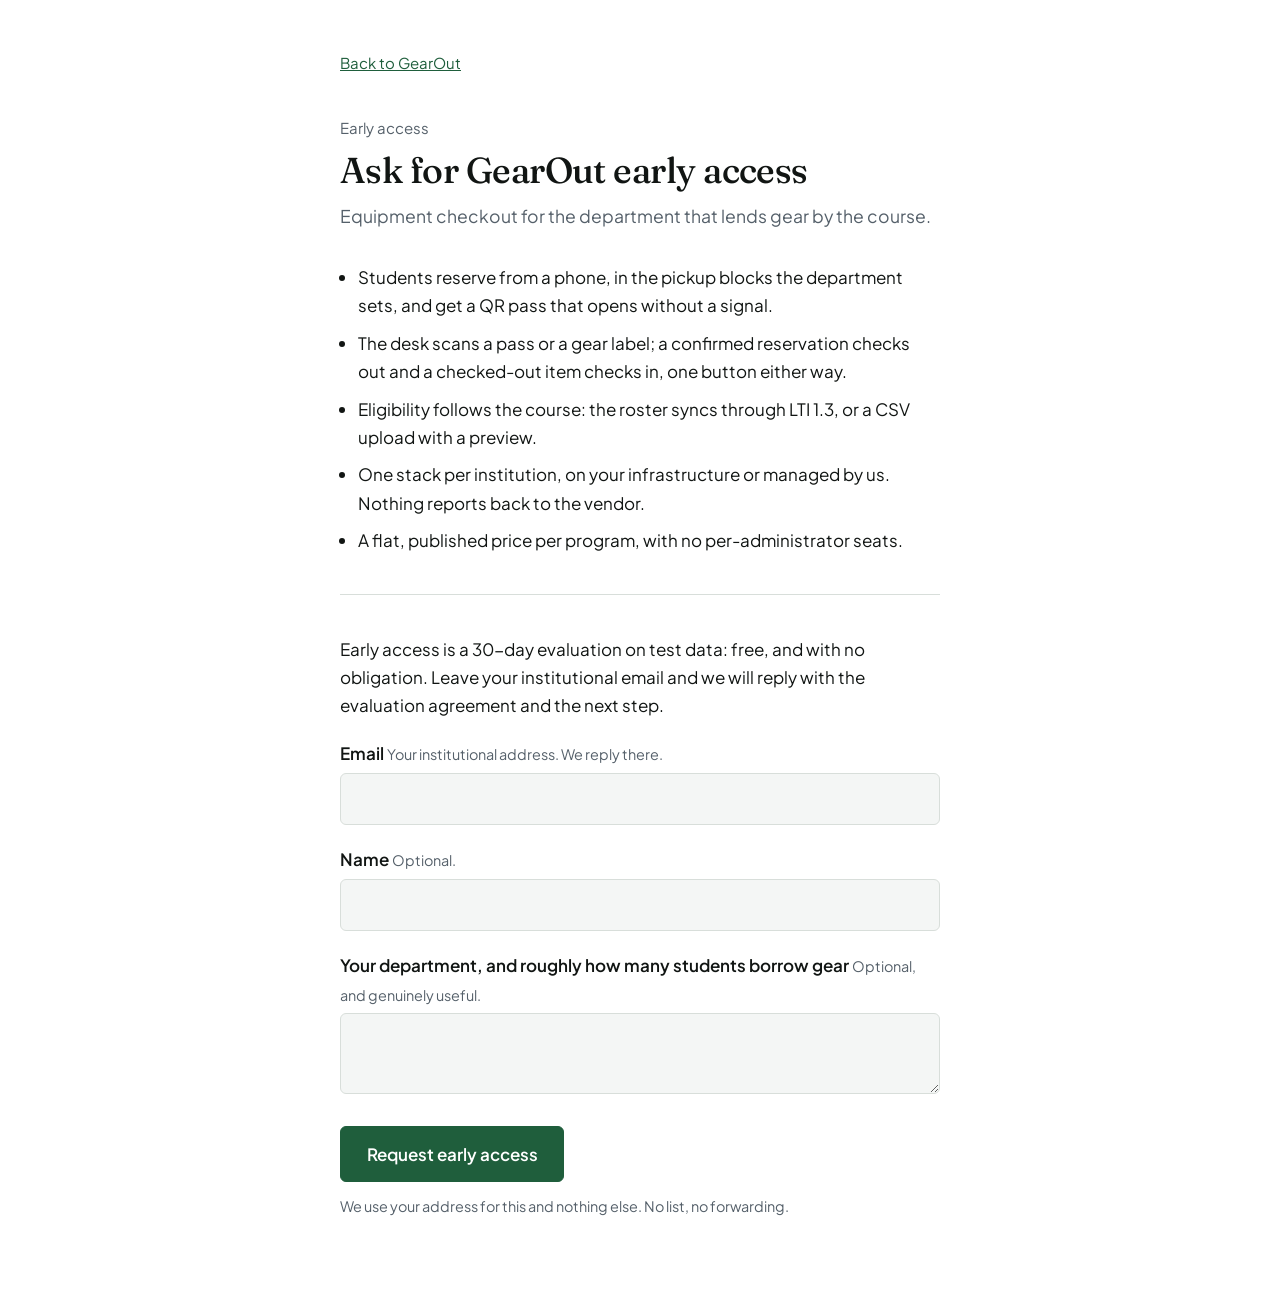
==== beta/index.html @ bfd1026e "Build the GearOut site on the house pattern Four pages: the product page (what it is, who it is for," ====
<!doctype html>
<html lang="en">
<head>
<meta charset="utf-8">
<meta name="viewport" content="width=device-width, initial-scale=1">
<!-- Linked from the product page. noindex keeps search traffic on the product page, not the form. -->
<meta name="robots" content="noindex, nofollow">
<title>GearOut early access</title>
<link rel="icon" type="image/svg+xml" href="/img/logo.svg">
<link rel="preconnect" href="https://fonts.googleapis.com">
<link rel="preconnect" href="https://fonts.gstatic.com" crossorigin>
<link href="https://fonts.googleapis.com/css2?family=Plus+Jakarta+Sans:wght@400;600;700&family=Fraunces:opsz,wght@9..144,500&display=swap" rel="stylesheet">
<style>
  :root {
    color-scheme: light dark;
    --accent: #1F5E3C; --btn-fg: #FFFFFF;
    --text: #111513; --muted: #55606A; --bg: #FFFFFF;
    --surface: #F4F6F5; --border: #D8DEDA;
    --font: 'Plus Jakarta Sans', -apple-system, BlinkMacSystemFont, 'Segoe UI', sans-serif;
    --display: 'Fraunces', 'Iowan Old Style', Georgia, serif;
  }
  @media (prefers-color-scheme: dark) {
    :root { --accent:#8CD9AE; --btn-fg:#0F1412; --text:#F2F4F3; --muted:#B3BBB6; --bg:#0F1412; --surface:#171D1A; --border:#2A332E; }
  }
  * { box-sizing: border-box; }
  body { margin:0; background:var(--bg); color:var(--text); font:400 17px/1.65 var(--font); }
  a { color: var(--accent); }
  .skip { position:absolute; left:-9999px; }
  .skip:focus { left:1rem; top:1rem; position:fixed; background:var(--bg); color:var(--text);
                padding:.75rem 1rem; border:2px solid var(--accent); border-radius:6px; z-index:10; }
  main { max-width: 640px; margin:0 auto; padding: 3rem 1.25rem 5rem; }
  .back { display:inline-block; font-size:.9375rem; margin-bottom:2.5rem; }
  .kicker { font-size:.9375rem; color:var(--muted); margin:0 0 .6rem; }
  h1 { font-family:var(--display); font-size:2.25rem; line-height:1.12; margin:0 0 .75rem; font-weight:500; letter-spacing:-.015em; }
  .lede { font-size:1.1rem; color:var(--muted); margin:0 0 2rem; }
  ul { padding-left:1.15rem; margin:0 0 2rem; }
  li { margin-bottom:.6rem; }
  hr { border:0; border-top:1px solid var(--border); margin:2.5rem 0; }
  label { display:block; font-weight:600; margin:1.25rem 0 .35rem; }
  .hint { font-weight:400; color:var(--muted); font-size:.9rem; }
  input, textarea { width:100%; padding:.7rem .8rem; font:inherit; color:inherit;
    background:var(--surface); border:1px solid var(--border); border-radius:6px; }
  input:focus-visible, textarea:focus-visible, button:focus-visible, a:focus-visible {
    outline:3px solid var(--accent); outline-offset:2px; }
  textarea { min-height:5rem; resize:vertical; }
  button { margin-top:1.6rem; padding:.8rem 1.6rem; font:inherit; font-weight:600;
    border:1px solid var(--accent); border-radius:6px; background:var(--accent); color:var(--btn-fg); cursor:pointer; }
  button:disabled { opacity:.6; cursor:wait; }
  .fine { color:var(--muted); font-size:.9rem; margin-top:.8rem; }
  .hp { position:absolute; left:-9999px; width:1px; height:1px; overflow:hidden; }
  .msg { padding:.9rem 1rem; border:1px solid var(--accent); border-radius:6px; margin-bottom:1.5rem; }
  [hidden] { display:none !important; }
</style>
</head>
<body>
<a class="skip" href="#form">Skip to the form</a>
<main>
  <a class="back" href="/">Back to GearOut</a>
  <p class="kicker">Early access</p>
  <h1>Ask for GearOut early access</h1>
  <p class="lede">Equipment checkout for the department that lends gear by the course.</p>

  <ul>
    <li>Students reserve from a phone, in the pickup blocks the department sets, and get a QR pass that opens without a signal.</li>
    <li>The desk scans a pass or a gear label; a confirmed reservation checks out and a checked-out item checks in, one button either way.</li>
    <li>Eligibility follows the course: the roster syncs through LTI 1.3, or a CSV upload with a preview.</li>
    <li>One stack per institution, on your infrastructure or managed by us. Nothing reports back to the vendor.</li>
    <li>A flat, published price per program, with no per-administrator seats.</li>
  </ul>

  <hr>

  <p id="ask">Early access is a 30-day evaluation on test data: free, and with no obligation. Leave your institutional email and we will reply with the evaluation agreement and the next step.</p>

  <div class="msg" id="done" role="status" hidden></div>

  <form id="form" novalidate>
    <label for="email">Email
      <span class="hint">Your institutional address. We reply there.</span></label>
    <input id="email" name="email" type="email" required autocomplete="email">

    <label for="name">Name <span class="hint">Optional.</span></label>
    <input id="name" name="name" autocomplete="name">

    <label for="use">Your department, and roughly how many students borrow gear
      <span class="hint">Optional, and genuinely useful.</span></label>
    <textarea id="use" name="use" maxlength="400"></textarea>

    <div class="hp" aria-hidden="true">
      <label for="company">Company</label>
      <input id="company" name="company" tabindex="-1" autocomplete="off">
    </div>

    <button type="submit" id="go">Request early access</button>
    <p class="fine">We use your address for this and nothing else. No list, no forwarding.</p>
  </form>
</main>
<script>
  var form = document.getElementById('form');
  var done = document.getElementById('done');
  var ask  = document.getElementById('ask');
  var go   = document.getElementById('go');
  form.addEventListener('submit', function (e) {
    e.preventDefault();
    var email = document.getElementById('email');
    if (!email.value || email.value.indexOf('@') < 1) {
      done.hidden = false; done.textContent = 'That email address does not look right.';
      email.focus(); return;
    }
    go.disabled = true; go.textContent = 'Sending...';
    var body = new URLSearchParams();
    body.set('product', 'gearout');
    ['email','name','use','company'].forEach(function (k) {
      var el = document.getElementById(k); if (el) body.set(k, el.value);
    });
    fetch('https://simdad-checkout.ap-493.workers.dev/beta', { method:'POST', body: body })
      .then(function (r) {
        if (!r.ok) throw new Error(r.status);
        form.hidden = true; ask.hidden = true;
        done.hidden = false;
        done.textContent = 'Thank you. We will reply with the evaluation agreement and the next step.';
        done.setAttribute('tabindex', '-1');
        done.focus();
      })
      .catch(function () {
        go.disabled = false; go.textContent = 'Request early access';
        done.hidden = false;
        done.textContent = 'That did not go through. Please try again, or email ap@simdadllc.com.';
      });
  });
</script>
</body>
</html>
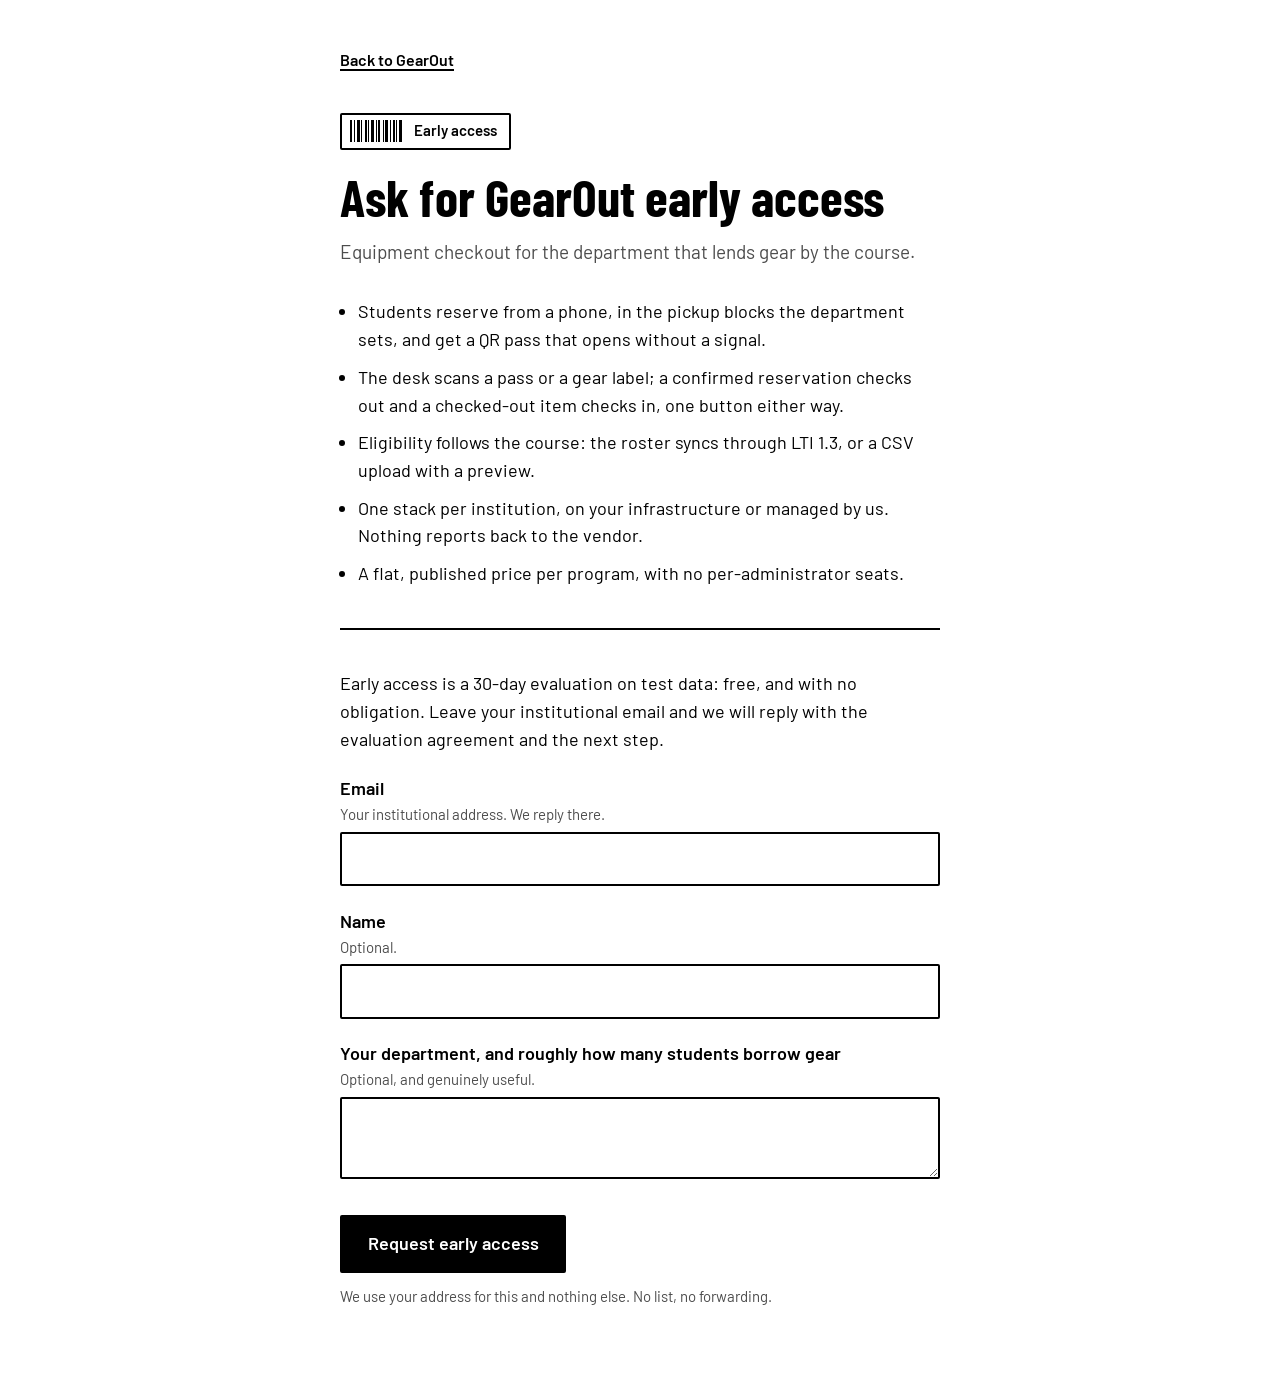
==== commit c8f4b8da: "Restyle against the 2026-10-15 design brief Brief: m4:/Volumes/One Touch/30-llc/SIM-DAD/site-copy/DE" ====
--- a/beta/index.html
+++ b/beta/index.html
@@ -7,54 +7,11 @@
 <meta name="robots" content="noindex, nofollow">
 <title>GearOut early access</title>
 <link rel="icon" type="image/svg+xml" href="/img/logo.svg">
-<link rel="preconnect" href="https://fonts.googleapis.com">
-<link rel="preconnect" href="https://fonts.gstatic.com" crossorigin>
-<link href="https://fonts.googleapis.com/css2?family=Plus+Jakarta+Sans:wght@400;600;700&family=Fraunces:opsz,wght@9..144,500&display=swap" rel="stylesheet">
-<style>
-  :root {
-    color-scheme: light dark;
-    --accent: #1F5E3C; --btn-fg: #FFFFFF;
-    --text: #111513; --muted: #55606A; --bg: #FFFFFF;
-    --surface: #F4F6F5; --border: #D8DEDA;
-    --font: 'Plus Jakarta Sans', -apple-system, BlinkMacSystemFont, 'Segoe UI', sans-serif;
-    --display: 'Fraunces', 'Iowan Old Style', Georgia, serif;
-  }
-  @media (prefers-color-scheme: dark) {
-    :root { --accent:#8CD9AE; --btn-fg:#0F1412; --text:#F2F4F3; --muted:#B3BBB6; --bg:#0F1412; --surface:#171D1A; --border:#2A332E; }
-  }
-  * { box-sizing: border-box; }
-  body { margin:0; background:var(--bg); color:var(--text); font:400 17px/1.65 var(--font); }
-  a { color: var(--accent); }
-  .skip { position:absolute; left:-9999px; }
-  .skip:focus { left:1rem; top:1rem; position:fixed; background:var(--bg); color:var(--text);
-                padding:.75rem 1rem; border:2px solid var(--accent); border-radius:6px; z-index:10; }
-  main { max-width: 640px; margin:0 auto; padding: 3rem 1.25rem 5rem; }
-  .back { display:inline-block; font-size:.9375rem; margin-bottom:2.5rem; }
-  .kicker { font-size:.9375rem; color:var(--muted); margin:0 0 .6rem; }
-  h1 { font-family:var(--display); font-size:2.25rem; line-height:1.12; margin:0 0 .75rem; font-weight:500; letter-spacing:-.015em; }
-  .lede { font-size:1.1rem; color:var(--muted); margin:0 0 2rem; }
-  ul { padding-left:1.15rem; margin:0 0 2rem; }
-  li { margin-bottom:.6rem; }
-  hr { border:0; border-top:1px solid var(--border); margin:2.5rem 0; }
-  label { display:block; font-weight:600; margin:1.25rem 0 .35rem; }
-  .hint { font-weight:400; color:var(--muted); font-size:.9rem; }
-  input, textarea { width:100%; padding:.7rem .8rem; font:inherit; color:inherit;
-    background:var(--surface); border:1px solid var(--border); border-radius:6px; }
-  input:focus-visible, textarea:focus-visible, button:focus-visible, a:focus-visible {
-    outline:3px solid var(--accent); outline-offset:2px; }
-  textarea { min-height:5rem; resize:vertical; }
-  button { margin-top:1.6rem; padding:.8rem 1.6rem; font:inherit; font-weight:600;
-    border:1px solid var(--accent); border-radius:6px; background:var(--accent); color:var(--btn-fg); cursor:pointer; }
-  button:disabled { opacity:.6; cursor:wait; }
-  .fine { color:var(--muted); font-size:.9rem; margin-top:.8rem; }
-  .hp { position:absolute; left:-9999px; width:1px; height:1px; overflow:hidden; }
-  .msg { padding:.9rem 1rem; border:1px solid var(--accent); border-radius:6px; margin-bottom:1.5rem; }
-  [hidden] { display:none !important; }
-</style>
+<link rel="stylesheet" href="/css/site.css">
 </head>
 <body>
 <a class="skip" href="#form">Skip to the form</a>
-<main>
+<main class="form-page">
   <a class="back" href="/">Back to GearOut</a>
   <p class="kicker">Early access</p>
   <h1>Ask for GearOut early access</h1>
--- a/css/site.css
+++ b/css/site.css
@@ -0,0 +1,272 @@
+/* GearOut site stylesheet. Shared by every page (index, beta, eula, privacy).
+   Design brief: m4:/Volumes/One Touch/30-llc/SIM-DAD/site-copy/DESIGN-BRIEFS-2026-10-15.md, section 7.
+   The visual world is the equipment cage: asset labels, gaffer tape, stenciled case numbers,
+   utility signage. One accent: safety yellow, used as a field, never as text on white.
+   Contrast (WCAG formula; web_qa confirms from pixels), house floor 5:1:
+   light: ink #000 on paper #FFF 21:1, on yellow #FFD100 14.4:1, on shelf #EDEDED 17.9:1;
+          muted #4D4D4D on paper 8.5:1, on shelf 7.2:1
+   dark:  text #F2F2F2 on case #1C1C1C 15.2:1, on shelf #262626 13.5:1; muted #BDBDBD on case 9.1:1,
+          on shelf 8.1:1; yellow on case 11.7:1; footer #F2F2F2 on #000 18.8:1 */
+
+@font-face { font-family: 'Barlow'; font-style: normal; font-weight: 400; font-display: swap;
+  src: url('/fonts/barlow-latin-400-normal.woff2') format('woff2'); }
+@font-face { font-family: 'Barlow'; font-style: normal; font-weight: 600; font-display: swap;
+  src: url('/fonts/barlow-latin-600-normal.woff2') format('woff2'); }
+@font-face { font-family: 'Barlow Condensed'; font-style: normal; font-weight: 600; font-display: swap;
+  src: url('/fonts/barlow-condensed-latin-600-normal.woff2') format('woff2'); }
+@font-face { font-family: 'Barlow Condensed'; font-style: normal; font-weight: 700; font-display: swap;
+  src: url('/fonts/barlow-condensed-latin-700-normal.woff2') format('woff2'); }
+@font-face { font-family: 'Big Shoulders Stencil Display'; font-style: normal; font-weight: 700; font-display: swap;
+  src: url('/fonts/big-shoulders-stencil-display-latin-700-normal.woff2') format('woff2'); }
+
+*, *::before, *::after { box-sizing: border-box; margin: 0; padding: 0; }
+
+:root {
+  color-scheme: light dark;
+  --ink:      #000000;
+  --paper:    #FFFFFF;
+  --yellow:   #FFD100;
+  --case:     #1C1C1C;
+  --text:     #000000;
+  --muted:    #4D4D4D;
+  --bg:       #FFFFFF;
+  --shelf:    #EDEDED;
+  --rule:     #000000;
+  --line:     #B3B3B3;
+  --link:     #000000;
+  --btn-bg:   #000000;
+  --btn-fg:   #FFFFFF;
+  --focus:    #000000;
+  --foot-bg:  #1C1C1C;
+  --font:     'Barlow', 'Segoe UI', Roboto, Arial, sans-serif;
+  --cond:     'Barlow Condensed', 'Arial Narrow', 'Roboto Condensed', sans-serif;
+  --stencil:  'Big Shoulders Stencil Display', 'Barlow Condensed', 'Arial Narrow', sans-serif;
+  --max-w:    1080px;
+  --measure:  66ch;
+  --radius:   2px;
+}
+@media (prefers-color-scheme: dark) {
+  :root {
+    --text:     #F2F2F2;
+    --muted:    #BDBDBD;
+    --bg:       #1C1C1C;
+    --shelf:    #262626;
+    --rule:     #F2F2F2;
+    --line:     #595959;
+    --link:     #FFD100;
+    --btn-bg:   #FFD100;
+    --btn-fg:   #000000;
+    --focus:    #FFD100;
+    --foot-bg:  #000000;
+  }
+}
+
+html { scroll-behavior: smooth; }
+@media (prefers-reduced-motion: reduce) { html { scroll-behavior: auto; } }
+body {
+  font-family: var(--font);
+  font-size: 1.125rem;
+  line-height: 1.55;
+  color: var(--text);
+  background: var(--bg);
+}
+img, svg { max-width: 100%; display: block; }
+a { color: var(--link); text-decoration: underline; text-decoration-thickness: 2px; text-underline-offset: 0.18em; }
+a:hover { background: var(--yellow); color: var(--ink); text-decoration-color: var(--ink); }
+:focus-visible { outline: 3px solid var(--focus); outline-offset: 3px; }
+.skip { position: absolute; left: -9999px; }
+.skip:focus { position: fixed; left: 1rem; top: 1rem; z-index: 200; background: var(--paper); color: var(--ink); padding: 0.75rem 1rem; border: 3px solid var(--ink); }
+
+.container { max-width: var(--max-w); margin: 0 auto; padding: 0 1.25rem; }
+@media (min-width: 640px) { .container { padding: 0 2rem; } }
+
+/* Nav: a strip of signage, ink rule under it */
+.nav { position: sticky; top: 0; z-index: 100; background: var(--bg); border-bottom: 2px solid var(--rule); }
+@media (max-width: 640px) { .nav { position: static; } } /* a three-row nav must not stay pinned on a phone */
+.nav-inner { max-width: var(--max-w); margin: 0 auto; padding: 0 1.25rem; min-height: 60px; display: flex; align-items: center; justify-content: space-between; gap: 1rem; flex-wrap: wrap; }
+@media (min-width: 640px) { .nav-inner { padding: 0 2rem; } }
+.nav-brand { display: inline-flex; align-items: center; gap: 0.55rem; text-decoration: none; color: var(--text); font-family: var(--cond); font-weight: 700; font-size: 1.5rem; line-height: 1; padding: 0.75rem 0; }
+.nav-brand:hover { background: none; color: var(--text); }
+.nav-brand svg { width: 28px; height: 28px; }
+/* The mark recolored to the page's two inks; img/logo.svg itself is unchanged */
+.nav-brand svg rect { fill: var(--ink); }
+.nav-brand svg path { stroke: var(--yellow); }
+@media (prefers-color-scheme: dark) {
+  .nav-brand svg rect { fill: var(--yellow); }
+  .nav-brand svg path { stroke: var(--ink); }
+}
+.nav-links { display: flex; align-items: center; gap: 0.35rem 1.25rem; flex-wrap: wrap; padding: 0.5rem 0; }
+.nav-links a { font-size: 1rem; font-weight: 600; color: var(--text); text-decoration: none; padding: 0.15rem 0.2rem; }
+.nav-links a:hover { text-decoration: none; background: var(--yellow); color: var(--ink); }
+.nav-links a.btn { color: var(--btn-fg); padding: 0.55rem 1rem; }
+.nav-links a.btn:hover { color: var(--ink); }
+
+/* Buttons: printed-label corners, ink fill; hover is a strip of yellow tape */
+.btn { display: inline-flex; align-items: center; justify-content: center; min-height: 44px; padding: 0.65rem 1.25rem; border-radius: var(--radius); font-family: var(--font); font-size: 1rem; font-weight: 600; line-height: 1.2; text-decoration: none; border: 2px solid var(--btn-bg); background: var(--btn-bg); color: var(--btn-fg); cursor: pointer; }
+.btn:hover { background: var(--yellow); border-color: var(--ink); color: var(--ink); }
+.btn:active { transform: translateY(1px); }
+.btn-ghost { background: transparent; color: var(--text); border-color: var(--rule); }
+.btn-ghost:hover { background: var(--yellow); color: var(--ink); border-color: var(--ink); }
+.btn-lg { padding: 0.85rem 1.6rem; font-size: 1.0625rem; }
+.actions { display: flex; gap: 0.75rem; flex-wrap: wrap; align-items: center; }
+@media (max-width: 480px) { .actions .btn { width: 100%; } }
+
+/* Asset tag: a white sticker with a printed barcode, the label every piece of gear carries.
+   Used for the one line that names the page (hero kicker, page kickers). */
+.hero-kicker, .page-kicker, .kicker {
+  display: inline-flex; align-items: center; gap: 0.75rem;
+  background: var(--paper); color: var(--ink);
+  border: 2px solid var(--ink); border-radius: var(--radius);
+  padding: 0.35rem 0.75rem 0.35rem 0.5rem;
+  font-family: var(--font); font-weight: 600; font-size: 0.9375rem; line-height: 1.3;
+  max-width: 100%;
+}
+.hero-kicker::before, .page-kicker::before, .kicker::before {
+  content: ""; flex: 0 0 auto; width: 3.25rem; height: 1.35rem;
+  background:
+    linear-gradient(90deg,
+      #000 0 2px, transparent 2px 4px, #000 4px 5px, transparent 5px 7px, #000 7px 10px, transparent 10px 11px,
+      #000 11px 12px, transparent 12px 15px, #000 15px 17px, transparent 17px 18px, #000 18px 19px, transparent 19px 21px,
+      #000 21px 24px, transparent 24px 26px, #000 26px 27px, transparent 27px 28px, #000 28px 30px, transparent 30px 33px,
+      #000 33px 34px, transparent 34px 35px, #000 35px 38px, transparent 38px 40px, #000 40px 41px, transparent 41px 43px,
+      #000 43px 45px, transparent 45px 46px, #000 46px 47px, transparent 47px 49px, #000 49px 52px);
+}
+
+/* Hero: the safety-yellow field. It stays yellow in both schemes, as signage does. */
+.hero { background: var(--yellow); color: var(--ink); padding: 3.5rem 0 3.5rem; border-bottom: 2px solid var(--ink); }
+@media (min-width: 768px) { .hero { padding: 4.5rem 0 4.5rem; } }
+.hero .hero-kicker { margin-bottom: 1.5rem; }
+.hero h1 { font-family: var(--cond); font-weight: 700; font-size: clamp(2.6rem, 7.2vw, 5.25rem); line-height: 0.98; letter-spacing: -0.005em; max-width: 17ch; margin-bottom: 1.5rem; }
+.hero-sub { font-size: 1.1875rem; line-height: 1.55; max-width: var(--measure); margin-bottom: 2rem; }
+.hero-meta { margin-top: 1.5rem; font-size: 1rem; font-weight: 600; max-width: var(--measure); }
+.hero a:not(.btn) { color: var(--ink); }
+.hero :focus-visible { outline-color: var(--ink); }
+.hero .btn { background: var(--ink); border-color: var(--ink); color: var(--paper); }
+.hero .btn:hover { background: var(--paper); color: var(--ink); }
+.hero .btn-ghost { background: transparent; color: var(--ink); }
+.hero .btn-ghost:hover { background: var(--paper); }
+
+/* Sections: separated by ground, not hairlines */
+.section { padding: 4rem 0; }
+@media (min-width: 768px) { .section { padding: 5.5rem 0; } }
+.section-alt { background: var(--shelf); }
+h2 { font-family: var(--cond); font-weight: 700; font-size: clamp(2rem, 4.2vw, 2.9rem); line-height: 1.04; margin-bottom: 1.1rem; max-width: 22ch; }
+h3 { font-size: 1.1875rem; font-weight: 600; line-height: 1.3; margin-bottom: 0.4rem; }
+.section-sub { max-width: var(--measure); margin-bottom: 2rem; }
+.prose { max-width: var(--measure); }
+.prose p { margin-bottom: 1.1rem; }
+.prose p:last-child { margin-bottom: 0; }
+
+/* Roles: a definition list in two columns on wide screens, not a card grid */
+.roles { max-width: 900px; margin-top: 2.25rem; border-top: 2px solid var(--rule); }
+.roles > div { display: grid; grid-template-columns: 1fr; gap: 0.35rem 2rem; padding: 1.35rem 0; border-bottom: 1px solid var(--line); }
+@media (min-width: 720px) { .roles > div { grid-template-columns: 14rem 1fr; } }
+.roles dt { font-family: var(--cond); font-weight: 700; font-size: 1.375rem; line-height: 1.15; }
+.roles dd { max-width: 62ch; }
+
+/* Steps: an ordered sequence, so the numbers are real; stenciled like a case number */
+.steps { list-style: none; counter-reset: step; max-width: 900px; margin-top: 2.25rem; }
+.steps li { counter-increment: step; display: grid; grid-template-columns: 3.75rem 1fr; gap: 0 1.25rem; padding: 1.5rem 0; border-top: 2px solid var(--rule); }
+.steps li::before { content: counter(step); font-family: var(--stencil); font-weight: 700; font-size: 3.5rem; line-height: 0.85; color: var(--text); }
+.steps li:last-child { border-bottom: 2px solid var(--rule); }
+.steps h3 { font-family: var(--cond); font-weight: 700; font-size: 1.5rem; line-height: 1.15; }
+.steps p { max-width: 62ch; }
+
+/* Demo walk-through: a desk log, each time on a strip of yellow tape */
+.walk { max-width: var(--measure); margin-top: 2rem; }
+.walk .when { display: inline-block; font-family: var(--cond); font-weight: 700; font-size: 1.1875rem; line-height: 1.2; font-variant-numeric: tabular-nums; background: var(--yellow); color: var(--ink); padding: 0.2rem 0.6rem; margin-bottom: 0.5rem; transform: rotate(-0.6deg); }
+.walk p { margin-bottom: 1.75rem; }
+/* Interface names and the pickup code: printed labels, not monospace */
+.walk code, .steps code, .prose code { font-family: var(--font); font-weight: 600; font-size: 0.95em; background: var(--bg); color: var(--text); border: 1.5px solid var(--rule); border-radius: var(--radius); padding: 0 0.3em; white-space: nowrap; }
+
+/* Tables */
+.table-wrap { overflow-x: auto; margin: 1.5rem 0 1rem; }
+table { border-collapse: collapse; width: 100%; max-width: 900px; font-size: 1.0625rem; }
+caption { text-align: left; font-family: var(--cond); font-weight: 700; font-size: 1.375rem; padding: 0 0 0.6rem; }
+th, td { text-align: left; vertical-align: top; padding: 0.8rem 1rem 0.8rem 0; border-bottom: 1px solid var(--line); }
+thead th { font-size: 0.9375rem; color: var(--muted); font-weight: 600; border-bottom: 2px solid var(--rule); }
+tbody th { font-weight: 600; white-space: nowrap; }
+td.num, th.num { text-align: right; font-variant-numeric: tabular-nums; white-space: nowrap; padding-right: 1.5rem; }
+.price { font-family: var(--cond); font-size: 1.75rem; font-weight: 700; line-height: 1; font-variant-numeric: tabular-nums; }
+.pricing-notes { max-width: var(--measure); margin-top: 1.25rem; }
+.pricing-notes p { margin-bottom: 1rem; }
+.pricing-notes ul { margin: 0.25rem 0 1rem 1.25rem; }
+.pricing-notes li { margin-bottom: 0.3rem; }
+.table-wrap:focus-visible { outline-offset: 6px; }
+
+/* Stacked tables under 600px: each row becomes a block, each cell carries its column label */
+@media (max-width: 600px) {
+  .table-wrap { overflow: visible; }
+  table.stack, table.stack tbody, table.stack tr, table.stack th, table.stack td { display: block; width: 100%; }
+  table.stack thead { position: absolute; left: -9999px; }
+  table.stack caption { display: block; }
+  table.stack tr { padding: 0.9rem 0; border-bottom: 1px solid var(--line); }
+  table.stack tbody th { border: 0; padding: 0 0 0.35rem; white-space: normal; font-family: var(--cond); font-weight: 700; font-size: 1.25rem; }
+  table.stack td { border: 0; padding: 0.15rem 0; text-align: left; white-space: normal; }
+  table.stack td.num { text-align: left; }
+  table.stack td[data-label]::before { content: attr(data-label) ": "; color: var(--muted); font-size: 0.9375rem; }
+  table.stack .price { font-size: 1.5rem; }
+}
+
+/* Questions */
+.qa { max-width: 68ch; margin-top: 2rem; border-top: 2px solid var(--rule); }
+.qa dt { font-weight: 600; font-size: 1.1875rem; padding-top: 1.25rem; }
+.qa dd { padding: 0.3rem 0 1.25rem; border-bottom: 1px solid var(--line); }
+.qa dd:last-child { border-bottom: 0; }
+
+/* Early access */
+.access { max-width: var(--measure); }
+.access p { margin-bottom: 1.25rem; }
+
+/* Footer: hard-case black in both schemes */
+.footer { padding: 2.75rem 0 2rem; background: var(--foot-bg); color: #F2F2F2; }
+.footer a { color: #F2F2F2; }
+.footer a:hover { color: var(--ink); }
+.footer :focus-visible { outline-color: var(--yellow); }
+.footer-inner { max-width: var(--max-w); margin: 0 auto; padding: 0 1.25rem; display: flex; align-items: center; justify-content: space-between; flex-wrap: wrap; gap: 1.25rem; }
+@media (min-width: 640px) { .footer-inner { padding: 0 2rem; } }
+.footer-brand { font-family: var(--cond); font-weight: 700; font-size: 1.5rem; line-height: 1.1; }
+.footer-sub { font-size: 0.9375rem; color: #BDBDBD; }
+.footer-links { display: flex; gap: 1.5rem; flex-wrap: wrap; }
+.footer-links a { font-size: 1rem; }
+.footer-copy { max-width: calc(var(--max-w) - 2.5rem); margin: 1.5rem auto 0; padding: 1.25rem 0 0; border-top: 1px solid #595959; font-size: 0.9375rem; color: #BDBDBD; }
+@media (max-width: 639px) { .footer-copy { margin: 1.5rem 1.25rem 0; } }
+@media (min-width: 640px) { .footer-copy { max-width: calc(var(--max-w) - 4rem); } }
+@media (min-width: 640px) and (max-width: 1143px) { .footer-copy { margin: 1.5rem 2rem 0; } }
+
+/* Legal pages */
+.page { max-width: 760px; margin: 0 auto; padding: 3.5rem 1.25rem 5rem; }
+@media (min-width: 640px) { .page { padding: 4rem 2rem 6rem; } }
+.page .page-kicker { margin-bottom: 1.25rem; }
+.page h1 { font-family: var(--cond); font-weight: 700; font-size: clamp(2.4rem, 5.5vw, 3.5rem); line-height: 1.02; margin-bottom: 0.9rem; }
+.page-meta { font-size: 1rem; color: var(--muted); margin-bottom: 2.5rem; padding-bottom: 1.5rem; border-bottom: 2px solid var(--rule); }
+.page-meta span { display: block; }
+.page h2 { font-family: var(--cond); font-size: 1.625rem; font-weight: 700; margin: 2.5rem 0 0.6rem; max-width: none; }
+.page p { margin-bottom: 1rem; }
+.page ul { margin: 0.25rem 0 1rem 1.35rem; }
+.page li { margin-bottom: 0.35rem; }
+
+/* Early-access form page (beta/) */
+.form-page { max-width: 640px; margin: 0 auto; padding: 3rem 1.25rem 5rem; }
+.form-page .back { display: block; width: fit-content; font-size: 1rem; font-weight: 600; margin-bottom: 2.5rem; }
+.form-page .kicker { margin: 0 0 1.25rem; }
+.form-page h1 { font-family: var(--cond); font-weight: 700; font-size: clamp(2.4rem, 6vw, 3.25rem); line-height: 1.02; margin: 0 0 0.9rem; }
+.form-page .lede { font-size: 1.1875rem; color: var(--muted); margin: 0 0 2rem; }
+.form-page ul { padding-left: 1.15rem; margin: 0 0 2rem; }
+.form-page li { margin-bottom: 0.6rem; }
+.form-page hr { border: 0; border-top: 2px solid var(--rule); margin: 2.5rem 0; }
+.form-page label { display: block; font-weight: 600; margin: 1.35rem 0 0.35rem; }
+.form-page .hint { display: block; font-weight: 400; color: var(--muted); font-size: 0.9375rem; }
+.form-page input, .form-page textarea { width: 100%; padding: 0.7rem 0.8rem; font: inherit; color: var(--text); background: var(--bg); border: 2px solid var(--rule); border-radius: var(--radius); }
+.form-page input:focus-visible, .form-page textarea:focus-visible { outline: 3px solid var(--focus); outline-offset: 2px; }
+.form-page textarea { min-height: 5rem; resize: vertical; }
+.form-page button { margin-top: 1.75rem; min-height: 48px; padding: 0.8rem 1.6rem; font: inherit; font-weight: 600; border: 2px solid var(--btn-bg); border-radius: var(--radius); background: var(--btn-bg); color: var(--btn-fg); cursor: pointer; }
+.form-page button:hover { background: var(--yellow); border-color: var(--ink); color: var(--ink); }
+.form-page button:disabled { opacity: 0.7; cursor: wait; }
+.form-page .fine { color: var(--muted); font-size: 0.9375rem; margin-top: 0.8rem; }
+.form-page .hp { position: absolute; left: -9999px; width: 1px; height: 1px; overflow: hidden; }
+.form-page .msg { padding: 0.9rem 1rem; border: 2px solid var(--rule); border-left-width: 2px; border-radius: var(--radius); margin-bottom: 1.5rem; font-weight: 600; }
+[hidden] { display: none !important; }
+@media (prefers-color-scheme: dark) {
+  .btn:hover, .form-page button:hover { background: var(--paper); border-color: var(--paper); color: var(--ink); }
+}
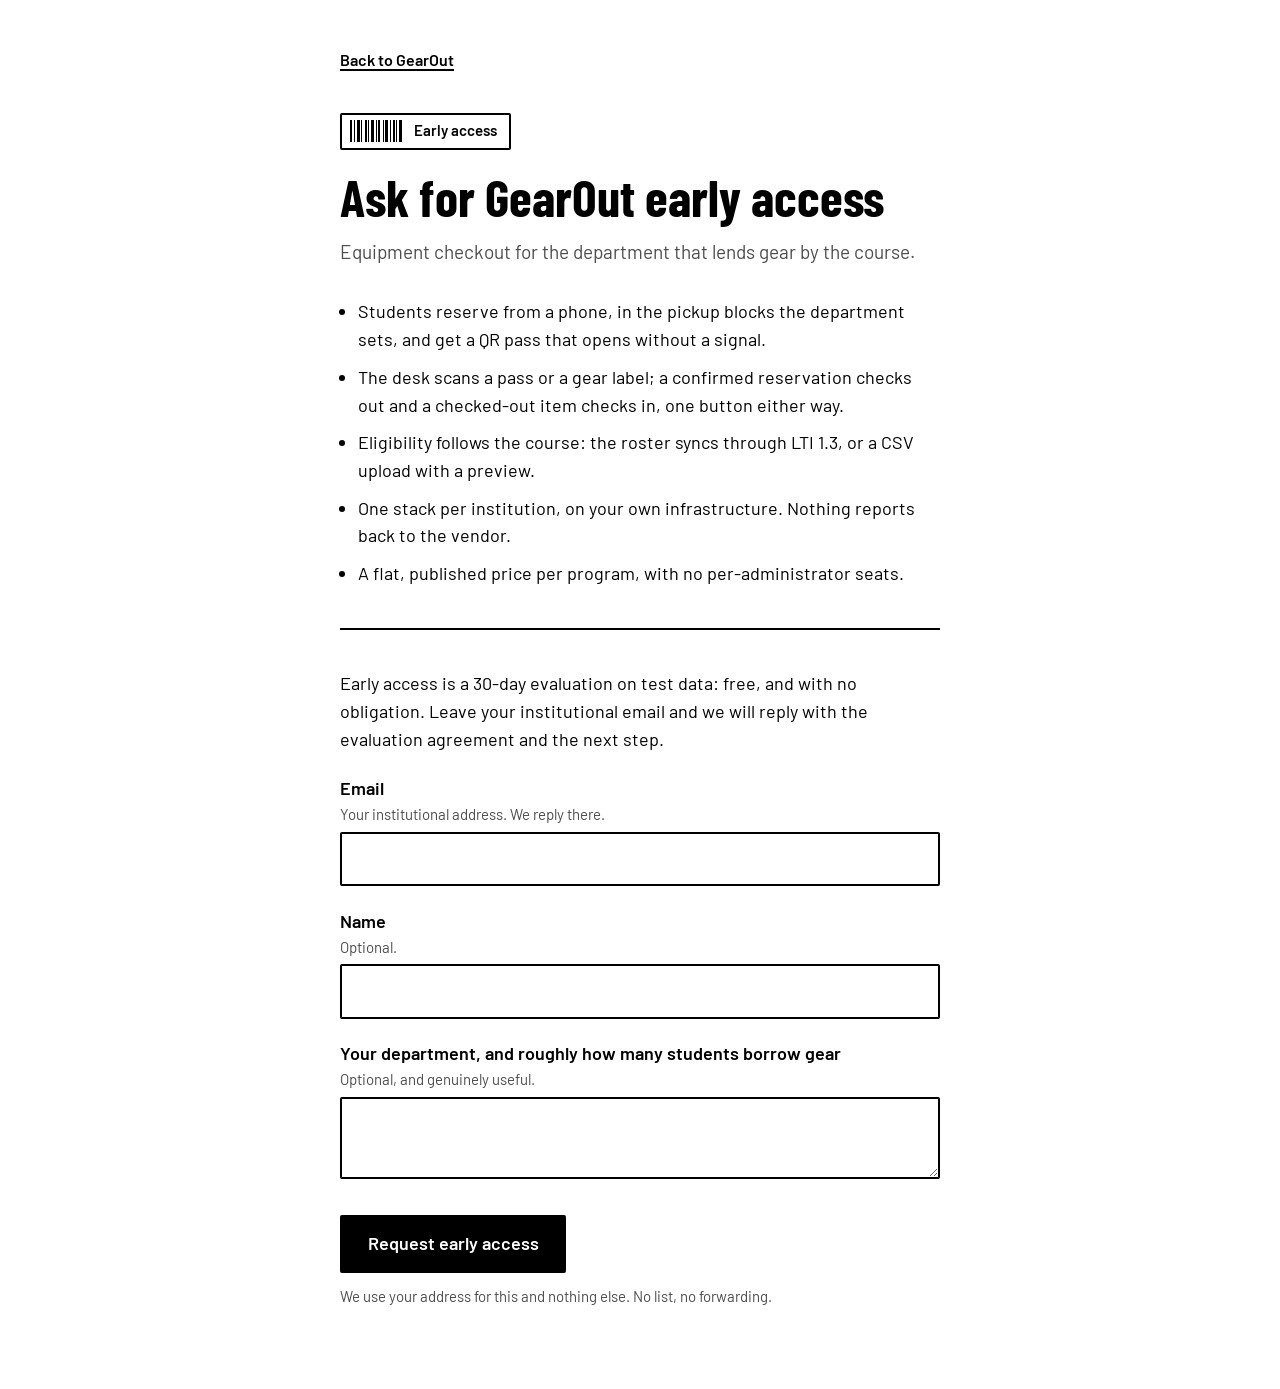
==== commit 73dbc4f1: "Copy audit: self-hosted delivery is the standard; Managed (hosted) comes off the sheet Co-Authored-B" ====
--- a/beta/index.html
+++ b/beta/index.html
@@ -21,7 +21,7 @@
     <li>Students reserve from a phone, in the pickup blocks the department sets, and get a QR pass that opens without a signal.</li>
     <li>The desk scans a pass or a gear label; a confirmed reservation checks out and a checked-out item checks in, one button either way.</li>
     <li>Eligibility follows the course: the roster syncs through LTI 1.3, or a CSV upload with a preview.</li>
-    <li>One stack per institution, on your infrastructure or managed by us. Nothing reports back to the vendor.</li>
+    <li>One stack per institution, on your own infrastructure. Nothing reports back to the vendor.</li>
     <li>A flat, published price per program, with no per-administrator seats.</li>
   </ul>
 
